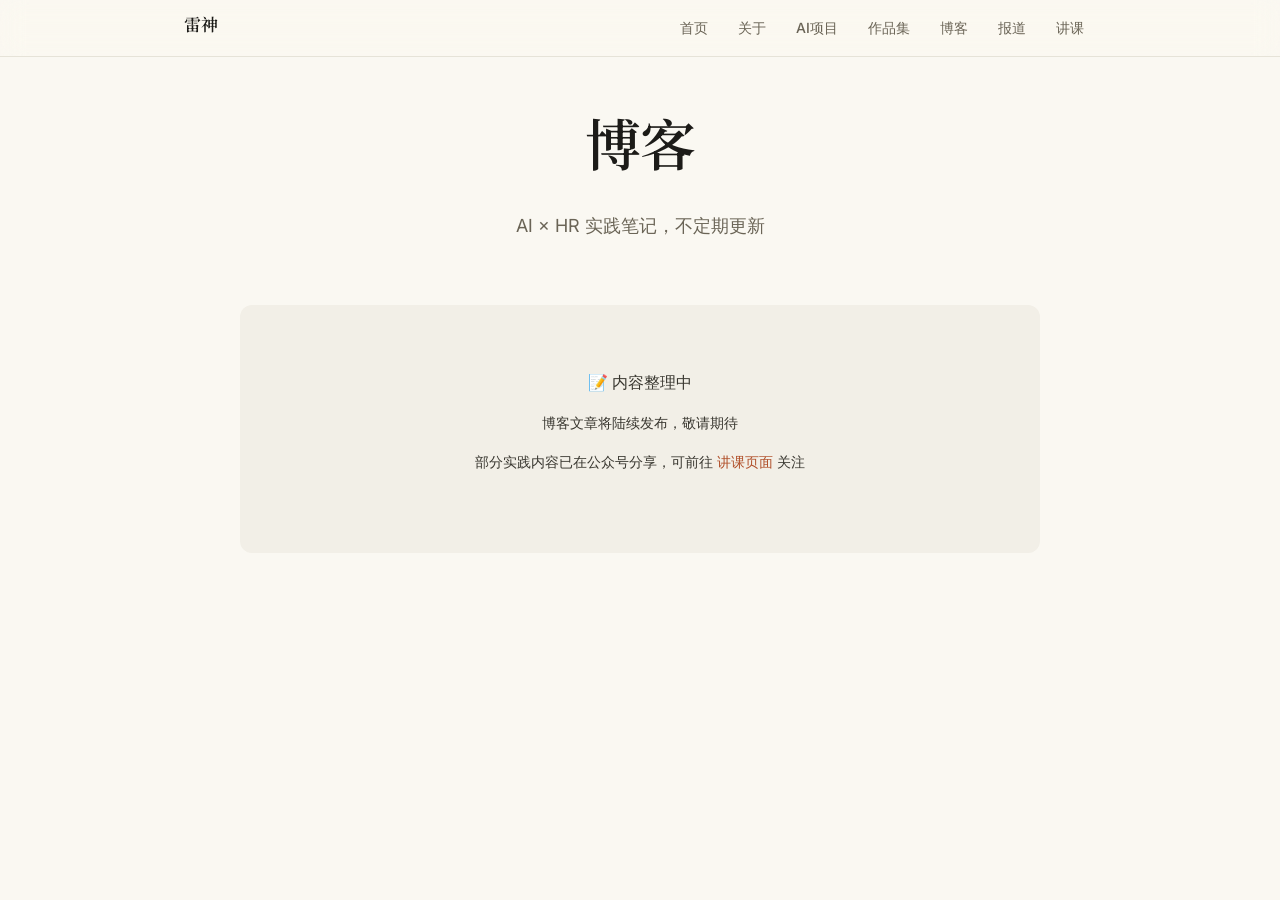
==== blog/index.html @ f2105a0b "feat: 初始化雷神个人网站 - 首页：Hero + 身份标签 + 精选项目 + 新闻报道 - 关于：简介 + 时间线 + 技能标签 - AI项目：5个项目完整展示（状态徽章） - 作品集：项目成果" ====
<!DOCTYPE html>
<html lang="zh-CN">
<head>
  <meta charset="UTF-8">
  <meta name="viewport" content="width=device-width, initial-scale=1.0">
  <title>博客 - 雷神</title>
  <meta name="description" content="雷神的博客：AI × HR 实践笔记">
  <link rel="preconnect" href="https://fonts.googleapis.com">
  <link rel="preconnect" href="https://fonts.gstatic.com" crossorigin>
  <link href="https://fonts.googleapis.com/css2?family=Inter:wght@400;500;600;700&family=Newsreader:opsz,wght@6..72,400;6..72,500;6..72,600&family=Noto+Serif+SC:wght@400;500;600&family=JetBrains+Mono:wght@400;500&display=swap" rel="stylesheet">
  <link rel="stylesheet" href="../css/vars.css">
  <link rel="stylesheet" href="../css/base.css">
  <link rel="stylesheet" href="../css/nav.css">
  <style>
    .page-header {
      padding-top: var(--space-8);
      padding-bottom: var(--space-6);
      text-align: center;
    }

    .page-header p {
      color: var(--muted);
      font-size: 18px;
    }

    /* 博客列表 */
    .blog-section {
      padding-bottom: var(--space-12);
    }

    .blog-list {
      max-width: 800px;
      margin: 0 auto;
    }

    .month-group {
      margin-bottom: var(--space-6);
    }

    .month-header {
      font-size: 18px;
      font-weight: 600;
      color: var(--muted);
      margin-bottom: var(--space-3);
      padding-bottom: var(--space-1);
      border-bottom: 1px solid var(--hair);
    }

    .post-item {
      background: var(--elevated);
      border: 1px solid var(--hair);
      border-radius: var(--radius-card);
      padding: var(--space-4);
      margin-bottom: var(--space-3);
      transition: all 0.2s;
    }

    .post-item:hover {
      transform: translateY(-2px);
      box-shadow: var(--shadow-card);
    }

    .post-header {
      display: flex;
      justify-content: space-between;
      align-items: baseline;
      margin-bottom: var(--space-2);
      gap: var(--space-2);
    }

    .post-item h3 {
      font-size: 20px;
      margin-bottom: 0;
    }

    .post-date {
      font-size: 13px;
      color: var(--muted);
      font-family: var(--font-mono);
      white-space: nowrap;
    }

    .post-summary {
      font-size: 15px;
      color: var(--ink-2);
      line-height: 1.6;
      margin-bottom: var(--space-2);
    }

    .post-footer {
      display: flex;
      justify-content: space-between;
      align-items: center;
      flex-wrap: wrap;
      gap: var(--space-2);
    }

    .post-tags {
      display: flex;
      flex-wrap: wrap;
      gap: 6px;
    }

    .post-tag {
      font-size: 12px;
      padding: 3px 8px;
      background: var(--subtle);
      color: var(--muted);
      border-radius: 4px;
    }

    .post-link {
      font-size: 14px;
      font-weight: 500;
      color: var(--accent-ink);
    }

    .post-link:hover {
      color: var(--accent);
    }

    /* 占位提示 */
    .placeholder {
      text-align: center;
      padding: var(--space-8) var(--space-3);
      color: var(--muted);
      background: var(--subtle);
      border-radius: var(--radius-card);
    }

    .placeholder p {
      font-size: 16px;
      margin-bottom: var(--space-2);
    }

    @media (max-width: 768px) {
      .post-header {
        flex-direction: column;
        align-items: flex-start;
      }

      .post-date {
        margin-bottom: var(--space-1);
      }
    }
  </style>
</head>
<body>
  <!-- 导航栏 -->
  <nav class="topnav">
    <div class="topnav-inner">
      <a href="../index.html" class="topnav-brand">雷神</a>
      <div class="topnav-links">
        <a href="../index.html">首页</a>
        <a href="../about.html">关于</a>
        <a href="../projects.html">AI项目</a>
        <a href="../portfolio.html">作品集</a>
        <a href="../blog/index.html">博客</a>
        <a href="../news.html">报道</a>
        <a href="../speaking.html">讲课</a>
      </div>
      <button class="hamburger" id="hamburger">
        <span></span>
        <span></span>
        <span></span>
      </button>
    </div>
  </nav>

  <!-- 页面头部 -->
  <div class="page-header">
    <div class="container">
      <h1>博客</h1>
      <p>AI × HR 实践笔记，不定期更新</p>
    </div>
  </div>

  <!-- 博客列表 -->
  <section class="blog-section">
    <div class="container">
      <div class="blog-list" id="blogList">
        <!-- 动态加载 -->
        <div class="placeholder">
          <p>📝 内容整理中</p>
          <p style="font-size: 14px;">博客文章将陆续发布，敬请期待</p>
          <p style="font-size: 14px;">部分实践内容已在公众号分享，可前往 <a href="../speaking.html">讲课页面</a> 关注</p>
        </div>
      </div>
    </div>
  </section>

  <script>
    // 导航菜单
    const hamburger = document.getElementById('hamburger');
    const navLinks = document.querySelector('.topnav-links');

    hamburger.addEventListener('click', () => {
      hamburger.classList.toggle('active');
      navLinks.classList.toggle('active');
    });

    // 加载博客列表（当有文章时）
    // fetch('../data/posts.json')
    //   .then(res => res.json())
    //   .then(data => {
    //     if (data.posts.length === 0) return;
    //
    //     const container = document.getElementById('blogList');
    //     container.innerHTML = ''; // 清空占位
    //
    //     // 按月份分组
    //     const byMonth = {};
    //     data.posts.forEach(post => {
    //       const month = post.date.substring(0, 7);
    //       if (!byMonth[month]) byMonth[month] = [];
    //       byMonth[month].push(post);
    //     });
    //
    //     Object.keys(byMonth).sort().reverse().forEach(month => {
    //       const group = document.createElement('div');
    //       group.className = 'month-group';
    //       group.innerHTML = `<div class="month-header">${month}</div>`;
    //
    //       byMonth[month].forEach(post => {
    //         const item = document.createElement('div');
    //         item.className = 'post-item';
    //         item.innerHTML = `
    //           <div class="post-header">
    //             <h3>${post.title}</h3>
    //             <div class="post-date">${post.date}</div>
    //           </div>
    //           <div class="post-summary">${post.summary}</div>
    //           <div class="post-footer">
    //             <div class="post-tags">
    //               ${post.tags.map(tag => `<span class="post-tag">${tag}</span>`).join('')}
    //             </div>
    //             <a href="${post.file}" class="post-link">阅读全文 →</a>
    //           </div>
    //         `;
    //         group.appendChild(item);
    //       });
    //
    //       container.appendChild(group);
    //     });
    //   });
  </script>
</body>
</html>
---- css/vars.css ----
/* 参考 AhaDiff 暖色纸质风格 */
:root {
  /* 背景 - 温暖纸质感 */
  --paper: #FAF8F2;
  --subtle: #F2EFE7;
  --elevated: #FFFFFF;

  /* 文字 */
  --ink: #1C1B18;
  --ink-2: #38362F;
  --muted: #6A6456;
  --muted-2: #8F8878;

  /* 边框与分隔 */
  --hair: #E6E3D8;

  /* 强调色 - 暖橙棕 */
  --accent: #D27050;
  --accent-ink: #B04E28;
  --accent-soft: #F4E4D9;

  /* 状态色 */
  --success: #2F6F4F;
  --warning: #B4791F;
  --add-bg: #E4EFE0;
  --add-fg: #2F6F4F;
  --del-bg: #F6DCD5;
  --del-fg: #A33D2B;

  /* 徽章背景 */
  --badge-in-progress-bg: rgba(210, 112, 80, 0.12);
  --badge-live-bg: rgba(47, 111, 79, 0.12);
  --badge-done-bg: rgba(143, 136, 120, 0.12);
  --badge-concept-bg: rgba(180, 121, 31, 0.12);

  /* 卡片 */
  --radius-card: 12px;
  --shadow-card: 0 2px 12px -4px rgba(120, 80, 40, 0.15);
  --shadow-hover: 0 6px 24px -6px rgba(120, 80, 40, 0.2);

  /* 字体 */
  --font-serif: 'Newsreader', 'Noto Serif SC', Georgia, serif;
  --font-sans: 'Inter', system-ui, -apple-system, BlinkMacSystemFont, sans-serif;
  --font-mono: 'JetBrains Mono', ui-monospace, 'SFMono-Regular', Consolas, monospace;

  /* 间距 */
  --space-1: 8px;
  --space-2: 16px;
  --space-3: 24px;
  --space-4: 32px;
  --space-6: 48px;
  --space-8: 64px;
  --space-12: 96px;

  /* 内容宽度 */
  --max-width: 960px;
  --nav-height: 56px;
}
---- css/base.css ----
/* ===== Reset & Base ===== */
*, *::before, *::after {
  box-sizing: border-box;
  margin: 0;
  padding: 0;
}

html {
  scroll-behavior: smooth;
  -webkit-text-size-adjust: 100%;
}

body {
  background: var(--paper);
  color: var(--ink);
  font-family: var(--font-sans);
  font-size: 16px;
  line-height: 1.65;
  -webkit-font-smoothing: antialiased;
  text-rendering: optimizeLegibility;
  padding-top: var(--nav-height);
}

a {
  color: var(--accent-ink);
  text-decoration: none;
  transition: color 0.15s;
}

a:hover {
  color: var(--accent);
}

img {
  max-width: 100%;
  display: block;
}

::selection {
  background: var(--accent-soft);
  color: var(--accent-ink);
}

/* ===== Typography ===== */
h1, h2, h3, h4, h5, h6 {
  font-family: var(--font-serif);
  font-weight: 600;
  line-height: 1.2;
  letter-spacing: -0.02em;
  color: var(--ink);
}

h1 {
  font-size: clamp(36px, 5vw, 56px);
  margin-bottom: var(--space-3);
}

h2 {
  font-size: clamp(28px, 4vw, 40px);
  margin-bottom: var(--space-3);
}

h3 {
  font-size: clamp(22px, 3vw, 28px);
  margin-bottom: var(--space-2);
}

p {
  margin-bottom: var(--space-2);
  color: var(--ink-2);
}

code {
  font-family: var(--font-mono);
  font-size: 0.9em;
  background: var(--subtle);
  padding: 2px 6px;
  border-radius: 4px;
}

/* ===== Utilities ===== */
.container {
  max-width: var(--max-width);
  margin: 0 auto;
  padding: 0 var(--space-3);
}

.serif {
  font-family: var(--font-serif);
}

.mono {
  font-family: var(--font-mono);
}

.text-muted {
  color: var(--muted);
}

.section-pad {
  padding-top: var(--space-12);
  padding-bottom: var(--space-12);
}

/* ===== Components ===== */

/* Card */
.card {
  background: var(--elevated);
  border: 1px solid var(--hair);
  border-radius: var(--radius-card);
  padding: var(--space-3);
  box-shadow: var(--shadow-card);
  transition: all 0.2s ease;
}

.card:hover {
  transform: translateY(-4px);
  box-shadow: var(--shadow-hover);
}

/* Badge */
.badge {
  display: inline-flex;
  align-items: center;
  gap: 6px;
  font-size: 12px;
  font-weight: 600;
  padding: 4px 12px;
  border-radius: 6px;
  letter-spacing: 0.02em;
}

.badge-in-progress {
  background: var(--badge-in-progress-bg);
  color: var(--accent);
}

.badge-live {
  background: var(--badge-live-bg);
  color: var(--success);
}

.badge-done {
  background: var(--badge-done-bg);
  color: var(--muted);
}

.badge-concept {
  background: var(--badge-concept-bg);
  color: var(--warning);
}

/* Button */
.btn {
  display: inline-flex;
  align-items: center;
  gap: 8px;
  padding: 12px 28px;
  border-radius: 10px;
  font-size: 15px;
  font-weight: 600;
  cursor: pointer;
  transition: all 0.2s;
  border: none;
  text-decoration: none;
}

.btn-primary {
  background: var(--accent);
  color: #fff;
  box-shadow: 0 2px 8px -2px rgba(176, 78, 40, 0.4);
}

.btn-primary:hover {
  background: var(--accent-ink);
  transform: translateY(-1px);
  box-shadow: 0 6px 20px -4px rgba(176, 78, 40, 0.5);
}

.btn-secondary {
  background: transparent;
  color: var(--ink);
  border: 1.5px solid var(--hair);
}

.btn-secondary:hover {
  border-color: var(--accent);
  color: var(--accent);
  transform: translateY(-1px);
}

/* Avatar */
.avatar {
  width: 200px;
  height: 200px;
  border-radius: 50%;
  object-fit: cover;
  object-position: center 15%;
  box-shadow: 0 4px 16px -4px rgba(120, 80, 40, 0.25);
}

/* Tag */
.tag {
  display: inline-block;
  font-size: 13px;
  font-weight: 500;
  padding: 4px 10px;
  border-radius: 6px;
  background: var(--subtle);
  color: var(--muted);
  margin-right: 8px;
  margin-bottom: 8px;
}

.tag:hover {
  background: var(--accent-soft);
  color: var(--accent-ink);
}

/* Modal */
.modal-overlay {
  display: none;
  position: fixed;
  top: 0;
  left: 0;
  right: 0;
  bottom: 0;
  background: rgba(28, 27, 24, 0.7);
  backdrop-filter: blur(4px);
  z-index: 1000;
  align-items: center;
  justify-content: center;
  padding: var(--space-3);
}

.modal-overlay.active {
  display: flex;
}

.modal {
  background: var(--elevated);
  border: 1px solid var(--hair);
  border-radius: var(--radius-card);
  padding: var(--space-4);
  max-width: 400px;
  box-shadow: 0 20px 60px -12px rgba(120, 80, 40, 0.3);
  position: relative;
}

.modal-close {
  position: absolute;
  top: var(--space-2);
  right: var(--space-2);
  background: transparent;
  border: none;
  font-size: 24px;
  color: var(--muted);
  cursor: pointer;
  padding: 4px 8px;
  line-height: 1;
}

.modal-close:hover {
  color: var(--ink);
}

.modal img {
  width: 100%;
  border-radius: 8px;
  margin-top: var(--space-2);
}

/* Responsive */
@media (max-width: 768px) {
  .container {
    padding: 0 var(--space-2);
  }

  .section-pad {
    padding-top: var(--space-8);
    padding-bottom: var(--space-8);
  }

  .avatar {
    width: 160px;
    height: 160px;
  }
}
---- css/nav.css ----
/* 导航栏 */
.topnav {
  position: fixed;
  top: 0;
  left: 0;
  right: 0;
  z-index: 100;
  background: var(--bg-nav);
  backdrop-filter: saturate(1.4) blur(12px);
  -webkit-backdrop-filter: saturate(1.4) blur(12px);
  border-bottom: 1px solid var(--hair);
  transition: background 0.2s;
}

.topnav-inner {
  max-width: var(--max-width);
  margin: 0 auto;
  padding: 0 var(--space-3);
  display: flex;
  align-items: center;
  height: var(--nav-height);
  gap: var(--space-3);
}

.topnav-brand {
  display: flex;
  align-items: center;
  gap: 10px;
  font-family: var(--font-serif);
  font-weight: 600;
  font-size: 17px;
  color: var(--ink);
  letter-spacing: -0.01em;
}

.topnav-links {
  display: flex;
  gap: 6px;
  margin-left: auto;
  align-items: center;
}

.topnav-links a {
  font-size: 14px;
  font-weight: 500;
  color: var(--muted);
  padding: 6px 12px;
  border-radius: 6px;
  transition: all 0.15s;
}

.topnav-links a:hover,
.topnav-links a.active {
  color: var(--ink);
  background: var(--subtle);
}

/* 移动端菜单 */
.hamburger {
  display: none;
  background: transparent;
  border: none;
  cursor: pointer;
  padding: 8px;
  margin-left: auto;
}

.hamburger span {
  display: block;
  width: 24px;
  height: 2px;
  background: var(--ink);
  margin: 5px 0;
  transition: all 0.3s;
}

@media (max-width: 768px) {
  .topnav-links {
    position: fixed;
    top: var(--nav-height);
    left: 0;
    right: 0;
    bottom: 0;
    background: var(--paper);
    flex-direction: column;
    gap: 0;
    padding: var(--space-3);
    transform: translateX(100%);
    transition: transform 0.3s;
    border-top: 1px solid var(--hair);
  }

  .topnav-links.active {
    transform: translateX(0);
  }

  .topnav-links a {
    width: 100%;
    padding: var(--space-2);
    text-align: left;
    font-size: 16px;
  }

  .hamburger {
    display: block;
  }

  .hamburger.active span:nth-child(1) {
    transform: rotate(45deg) translate(7px, 7px);
  }

  .hamburger.active span:nth-child(2) {
    opacity: 0;
  }

  .hamburger.active span:nth-child(3) {
    transform: rotate(-45deg) translate(7px, -7px);
  }
}
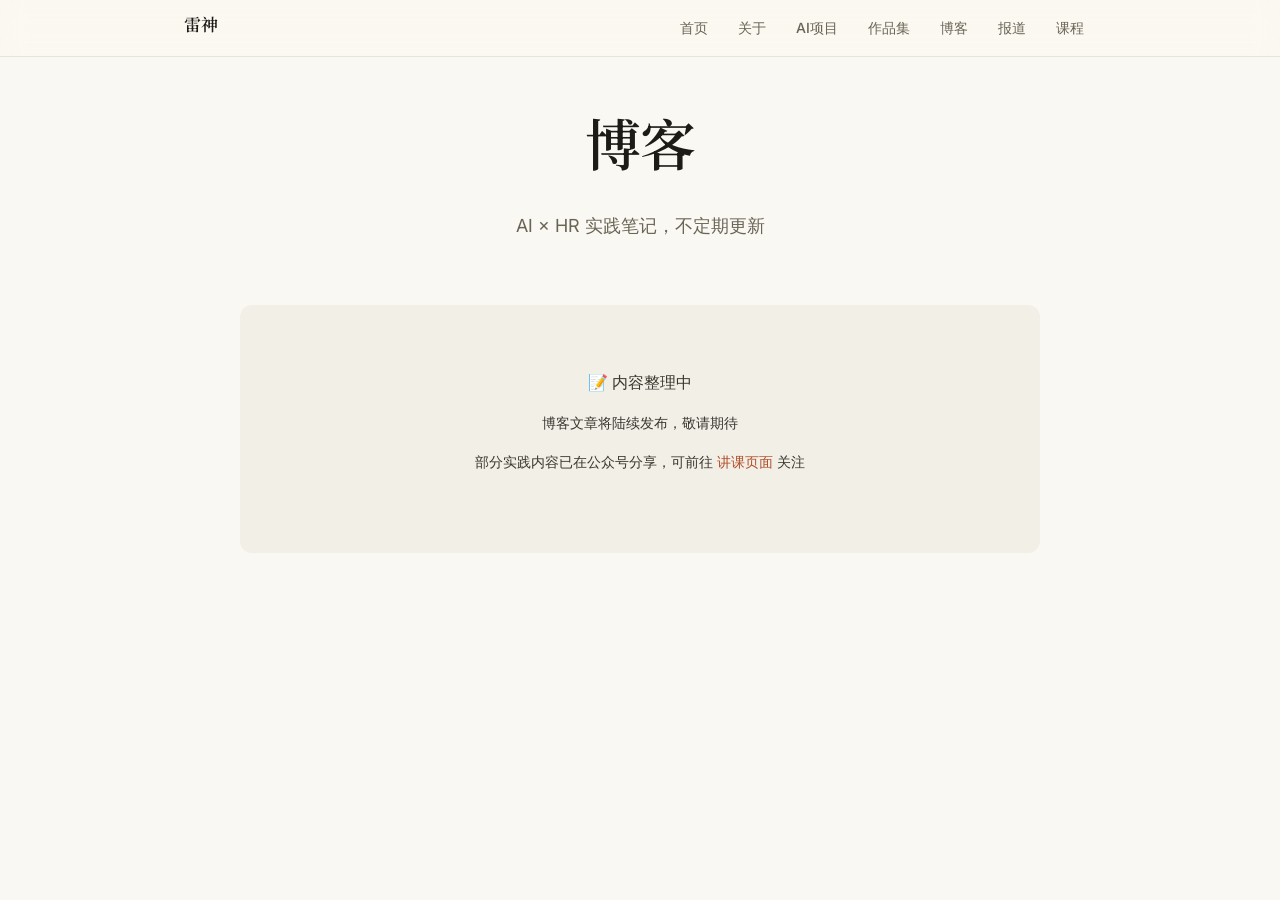
==== commit 4221f735: "fix: 讲课改课程 + 时间线修正" ====
--- a/blog/index.html
+++ b/blog/index.html
@@ -157,7 +157,7 @@
         <a href="../portfolio.html">作品集</a>
         <a href="../blog/index.html">博客</a>
         <a href="../news.html">报道</a>
-        <a href="../speaking.html">讲课</a>
+        <a href="../speaking.html">课程</a>
       </div>
       <button class="hamburger" id="hamburger">
         <span></span>
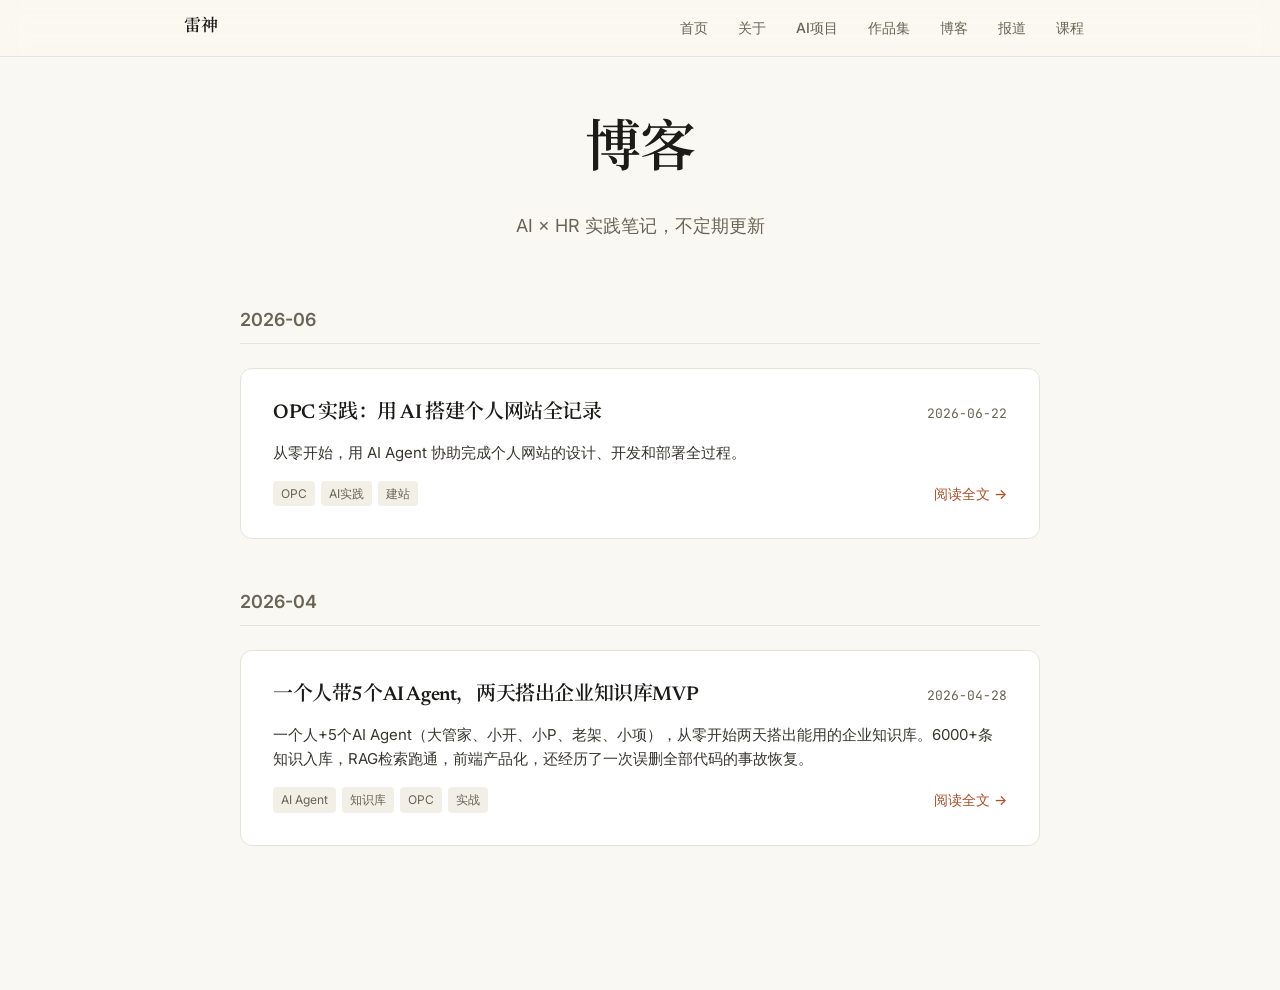
==== commit 3cef5645: "feat: 添加公众号文章「一个人带5个AI Agent两天搭出知识库MVP」 - 博客列表支持外链文章（url字段跳转公众号原文） - 取消博客占位提示，启用动态渲染 - 删除示例文章，替换为真实内" ====
--- a/blog/index.html
+++ b/blog/index.html
@@ -5,6 +5,14 @@
   <meta name="viewport" content="width=device-width, initial-scale=1.0">
   <title>博客 - 雷神</title>
   <meta name="description" content="雷神的博客：AI × HR 实践笔记">
+  <!-- Open Graph -->
+  <meta property="og:type" content="blog">
+  <meta property="og:title" content="博客 - 雷神">
+  <meta property="og:description" content="AI 原生组织实践笔记、HR × AI 落地案例、AI Agent 开发心得。">
+  <meta property="og:image" content="https://leishenai.cc/assets/img/头像.jpg">
+  <meta property="og:url" content="https://leishenai.cc/blog/">
+  <meta property="og:locale" content="zh_CN">
+  <link rel="icon" type="image/jpeg" href="../assets/img/头像.jpg">
   <link rel="preconnect" href="https://fonts.googleapis.com">
   <link rel="preconnect" href="https://fonts.gstatic.com" crossorigin>
   <link href="https://fonts.googleapis.com/css2?family=Inter:wght@400;500;600;700&family=Newsreader:opsz,wght@6..72,400;6..72,500;6..72,600&family=Noto+Serif+SC:wght@400;500;600&family=JetBrains+Mono:wght@400;500&display=swap" rel="stylesheet">
@@ -199,50 +207,51 @@
       navLinks.classList.toggle('active');
     });
 
-    // 加载博客列表（当有文章时）
-    // fetch('../data/posts.json')
-    //   .then(res => res.json())
-    //   .then(data => {
-    //     if (data.posts.length === 0) return;
-    //
-    //     const container = document.getElementById('blogList');
-    //     container.innerHTML = ''; // 清空占位
-    //
-    //     // 按月份分组
-    //     const byMonth = {};
-    //     data.posts.forEach(post => {
-    //       const month = post.date.substring(0, 7);
-    //       if (!byMonth[month]) byMonth[month] = [];
-    //       byMonth[month].push(post);
-    //     });
-    //
-    //     Object.keys(byMonth).sort().reverse().forEach(month => {
-    //       const group = document.createElement('div');
-    //       group.className = 'month-group';
-    //       group.innerHTML = `<div class="month-header">${month}</div>`;
-    //
-    //       byMonth[month].forEach(post => {
-    //         const item = document.createElement('div');
-    //         item.className = 'post-item';
-    //         item.innerHTML = `
-    //           <div class="post-header">
-    //             <h3>${post.title}</h3>
-    //             <div class="post-date">${post.date}</div>
-    //           </div>
-    //           <div class="post-summary">${post.summary}</div>
-    //           <div class="post-footer">
-    //             <div class="post-tags">
-    //               ${post.tags.map(tag => `<span class="post-tag">${tag}</span>`).join('')}
-    //             </div>
-    //             <a href="${post.file}" class="post-link">阅读全文 →</a>
-    //           </div>
-    //         `;
-    //         group.appendChild(item);
-    //       });
-    //
-    //       container.appendChild(group);
-    //     });
-    //   });
+    // 加载博客列表
+    fetch('../data/posts.json')
+      .then(res => res.json())
+      .then(data => {
+        if (data.posts.length === 0) return;
+
+        const container = document.getElementById('blogList');
+        container.innerHTML = '';
+
+        const byMonth = {};
+        data.posts.forEach(post => {
+          const month = post.date.substring(0, 7);
+          if (!byMonth[month]) byMonth[month] = [];
+          byMonth[month].push(post);
+        });
+
+        Object.keys(byMonth).sort().reverse().forEach(month => {
+          const group = document.createElement('div');
+          group.className = 'month-group';
+          group.innerHTML = `<div class="month-header">${month}</div>`;
+
+          byMonth[month].forEach(post => {
+            const link = post.url || post.file;
+            const target = post.url ? ' target="_blank"' : '';
+            const item = document.createElement('div');
+            item.className = 'post-item';
+            item.innerHTML = `
+              <div class="post-header">
+                <h3>${post.title}</h3>
+                <div class="post-date">${post.date}</div>
+              </div>
+              <div class="post-summary">${post.summary}</div>
+              <div class="post-footer">
+                <div class="post-tags">
+                  ${post.tags.map(tag => `<span class="post-tag">${tag}</span>`).join('')}
+                </div>
+                <a href="${link}"${target} class="post-link">阅读全文 →</a>
+              </div>
+            `;
+            group.appendChild(item);
+          });
+
+          container.appendChild(group);
+        });
+      });
   </script>
 </body>
 </html>
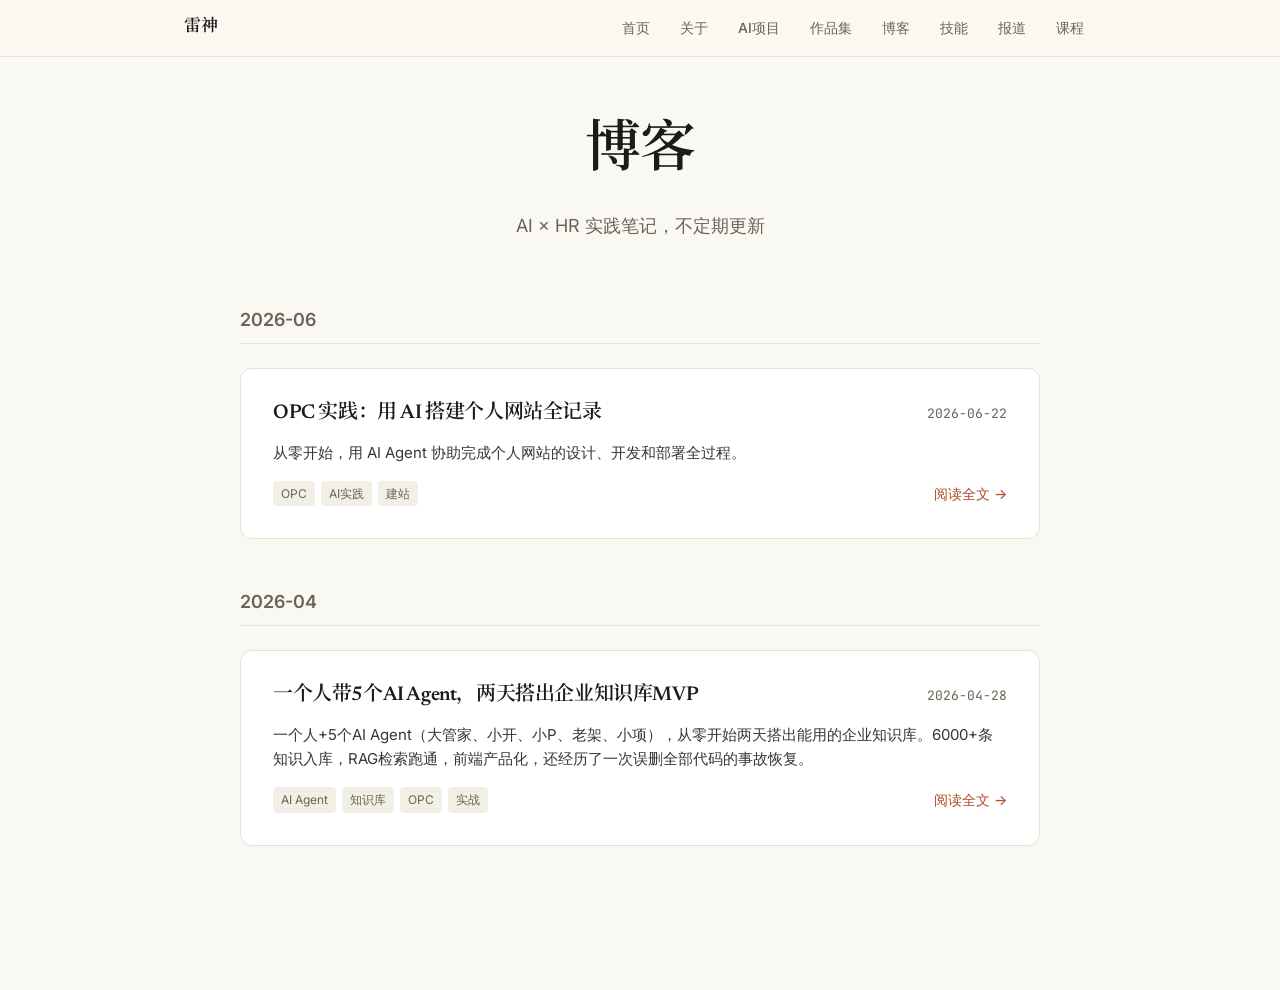
==== commit b0de43d3: "Add skills sharing page" ====
--- a/blog/index.html
+++ b/blog/index.html
@@ -9,8 +9,8 @@
   <meta property="og:type" content="blog">
   <meta property="og:title" content="博客 - 雷神">
   <meta property="og:description" content="AI 原生组织实践笔记、HR × AI 落地案例、AI Agent 开发心得。">
-  <meta property="og:image" content="https://leishenai.cc/assets/img/头像.jpg">
-  <meta property="og:url" content="https://leishenai.cc/blog/">
+  <meta property="og:image" content="https://leishenai.ccwu.cc/assets/img/头像.jpg">
+  <meta property="og:url" content="https://leishenai.ccwu.cc/blog/">
   <meta property="og:locale" content="zh_CN">
   <link rel="icon" type="image/jpeg" href="../assets/img/头像.jpg">
   <link rel="preconnect" href="https://fonts.googleapis.com">
@@ -164,6 +164,7 @@
         <a href="../projects.html">AI项目</a>
         <a href="../portfolio.html">作品集</a>
         <a href="../blog/index.html">博客</a>
+        <a href="../skills.html">技能</a>
         <a href="../news.html">报道</a>
         <a href="../speaking.html">课程</a>
       </div>
